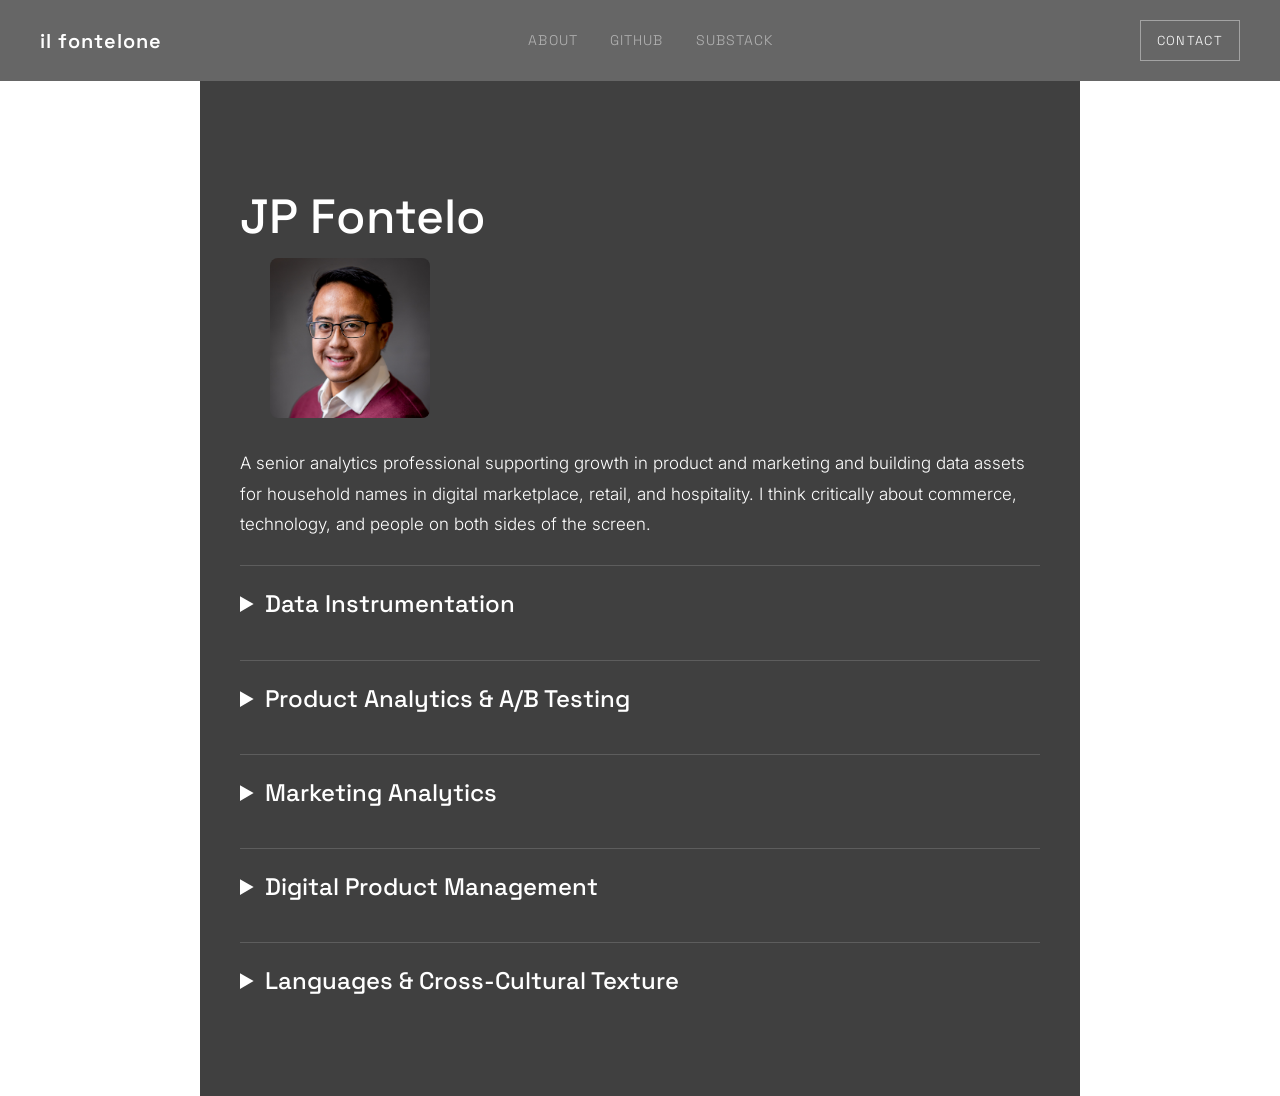
==== about.html @ 7e9eaf49 "add GA tracking" ====
<!DOCTYPE html>
<html lang="en">
 <head>
    <!-- Google tag (gtag.js) -->
    <script async src="https://www.googletagmanager.com/gtag/js?id=G-9ZQPN2C53K"></script>
    <script>
    window.dataLayer = window.dataLayer || [];
    function gtag(){dataLayer.push(arguments);}
    gtag('js', new Date());
    gtag('config', 'G-9ZQPN2C53K');
</script>
    <meta charset="UTF-8">
    <title>JP Fontelo</title>
    <link rel="stylesheet" href="style.css">
   <link rel="preconnect" href="https://fonts.googleapis.com">
    <link rel="preconnect" href="https://fonts.gstatic.com" crossorigin>
    <link href="https://fonts.googleapis.com/css2?family=Inter:ital,opsz,wght@0,14..32,100..900;1,14..32,100..900&family=Space+Grotesk:wght@300..700&display=swap" rel="stylesheet">
    <link rel="stylesheet" href="style.css">
</head>   
<body>
    <nav class="banner">
    <div class="banner-logo">il fontelone</div>
    <div class="banner-links">
        <a href="#">About</a>
        <a href="https://github.com/jfontelo" target="_blank">GitHub</a>
        <a href="https://johnpaulfontelo.substack.com" target="_blank">Substack</a>
</div>
</div>
    </div>
    <a href="mailto:jp@fontelone.com" class="banner-contact">Contact</a>
    </nav>
    <div class="container">
        <div class="header">
        <h1>JP Fontelo</h1>
        <img src="headshot.jpg" alt="JP Fontelo" class="headshot">
        </div>
        <p>A senior analytics professional supporting growth in product and marketing and building data assets for household names in digital marketplace, retail, and hospitality. I think critically about commerce, technology, and people on both sides of the screen.</p>
        <details>
            <summary>Data Instrumentation</summary>
            <p>Instrumentation is the practice of deciding what to measure and why before any data is collected. Most analytics projects fail before they start, not because of the tooling, but because nobody agreed on what to measure or why. The result is analytics teams producing reporting that lands without traction, and executives who can't connect the data to revenue.  I've designed event taxonomies and data collection systems that capture how users actually behave, not just what the highest paid person asks it to display.</p>
        </details>
        <details>
        <summary>Product Analytics & A/B Testing</summary>
        <p>Product analytics is the voice of the customer, but many executives have already made up their minds and are looking for data to confirm. The task isn't to confirm what leadership suspects, it's to surface what users are actually doing and let that change the conversation. I've built insightful dashboards, performed deep dive ad-hoc analyses, and run A/B testing programs. The hardest work always happens before the data is pulled: defining the right question, choosing the right metric, and agreeing on what the answer will mean before you see it.</p>    
        </details>
        <details>
            <summary>Marketing Analytics</summary>
            <p>Marketing analytics lives or dies on attribution. If you can't trust where your traffic comes from, you can't trust what it's worth. The foundation is unglamorous: a strict Urchin Tracking Module (UTM) taxonomy with groupings that roll up cleanly and break down consistently. Once the taxonomy is defined, the tagging and reporting become self-service. I've built that hierarchy from scratch, producing an attribution model the business trusts to guide its decisions at any scale.</p>    
        </details>
        <details>
            <summary>Digital Product Management</summary>
            <p>The line between analytics and product management blurs more than most job descriptions suggest. I recognized a gap, scoped a solution, and shipped it: a bulk link builder that generated Branch.io links at scale, enabling marketing campaigns with clean UTM tagging and reliable redirects. That instinct lives alongside the analytics work, not instead of it. </p>
        </details>
        <details>
            <summary> Languages & Cross-Cultural Texture </summary> 
            <p>Tufts for International Relations. Aix-en-Provence for a semester abroad. Vernon (Normandy), France for a full academic year teaching English. Italian from classes in New York and a Hoboken apartment with an Italian roommate. I have a unique strength to find meaning across contexts. From language to culture to data: what’s in people’s minds, what can we tell from what they leave us. </p>
            <p>"Fontelone" is a playful Italianization of my last name. Adding the suffix "-one" makes something more of itself: bigger, bolder, the best version. </p>
        </details>
    </div>
</body>
</html>
---- style.css ----
body {
    background-image: url('bg.jpg');
    background-size: cover;
    background-position: center;
    background-attachment: fixed;
    color: #ffffff;
    font-family: "Inter", sans-serif;
    font-size: 17px;
    font-weight: 300;
    margin: 0;
    padding: 0;
    line-height: 1.8;
}
h1 {
    font-family: "Space Grotesk", sans-serif;
    font-weight: 500;
    font-size: 48px;
}
summary {
    font-family: "Space Grotesk", sans-serif;
    font-weight: 500;
    font-size: 24px;
}
.container {
    max-width: 800px;
    margin: 0 auto;
    padding: 60px 40px;
    background-color: rgba(0, 0, 0, 0.75);
}
p {
    margin-bottom: 1.5em;
}

details {
    margin-bottom: 2em;
}
.header {
    display: flex;
    flex-direction: column;
    align-items: flex-start;
    gap: 16px;
    margin-bottom: 30px;
}
.headshot {
    width: 160px;
    height: 160px;
    object-fit: cover;
    object-position: center top;
    border-radius: 8px;
    margin-left: 30px;
    margin-top: -50px;
}
.banner {
    display: flex;
    justify-content: space-between;
    align-items: center;
    padding: 20px 40px;
    background-color: rgba(0, 0, 0, 0.6);
}

.banner-logo {
    font-family: "Space Grotesk", sans-serif;
    font-weight: 600;
    font-size: 20px;
    color: #ffffff;
    letter-spacing: 0.05em;
}

.banner-links {
    display: flex;
    gap: 32px;
}

.banner-links a {
    font-family: "Space Grotesk", sans-serif;
    font-size: 14px;
    color: rgba(255, 255, 255, 0.5);
    text-decoration: none;
    letter-spacing: 0.08em;
    text-transform: uppercase;
}

.banner-contact {
    font-family: "Space Grotesk", sans-serif;
    font-size: 13px;
    color: #ffffff;
    text-decoration: none;
    letter-spacing: 0.1em;
    text-transform: uppercase;
    border: 1px solid rgba(255, 255, 255, 0.4);
    padding: 8px 16px;
}
details {
    border-top: 1px solid rgba(255, 255, 255, 0.15);
    padding-top: 16px;
    margin-bottom: 2em;
}
---- style.css ----
body {
    background-image: url('bg.jpg');
    background-size: cover;
    background-position: center;
    background-attachment: fixed;
    color: #ffffff;
    font-family: "Inter", sans-serif;
    font-size: 17px;
    font-weight: 300;
    margin: 0;
    padding: 0;
    line-height: 1.8;
}
h1 {
    font-family: "Space Grotesk", sans-serif;
    font-weight: 500;
    font-size: 48px;
}
summary {
    font-family: "Space Grotesk", sans-serif;
    font-weight: 500;
    font-size: 24px;
}
.container {
    max-width: 800px;
    margin: 0 auto;
    padding: 60px 40px;
    background-color: rgba(0, 0, 0, 0.75);
}
p {
    margin-bottom: 1.5em;
}

details {
    margin-bottom: 2em;
}
.header {
    display: flex;
    flex-direction: column;
    align-items: flex-start;
    gap: 16px;
    margin-bottom: 30px;
}
.headshot {
    width: 160px;
    height: 160px;
    object-fit: cover;
    object-position: center top;
    border-radius: 8px;
    margin-left: 30px;
    margin-top: -50px;
}
.banner {
    display: flex;
    justify-content: space-between;
    align-items: center;
    padding: 20px 40px;
    background-color: rgba(0, 0, 0, 0.6);
}

.banner-logo {
    font-family: "Space Grotesk", sans-serif;
    font-weight: 600;
    font-size: 20px;
    color: #ffffff;
    letter-spacing: 0.05em;
}

.banner-links {
    display: flex;
    gap: 32px;
}

.banner-links a {
    font-family: "Space Grotesk", sans-serif;
    font-size: 14px;
    color: rgba(255, 255, 255, 0.5);
    text-decoration: none;
    letter-spacing: 0.08em;
    text-transform: uppercase;
}

.banner-contact {
    font-family: "Space Grotesk", sans-serif;
    font-size: 13px;
    color: #ffffff;
    text-decoration: none;
    letter-spacing: 0.1em;
    text-transform: uppercase;
    border: 1px solid rgba(255, 255, 255, 0.4);
    padding: 8px 16px;
}
details {
    border-top: 1px solid rgba(255, 255, 255, 0.15);
    padding-top: 16px;
    margin-bottom: 2em;
}
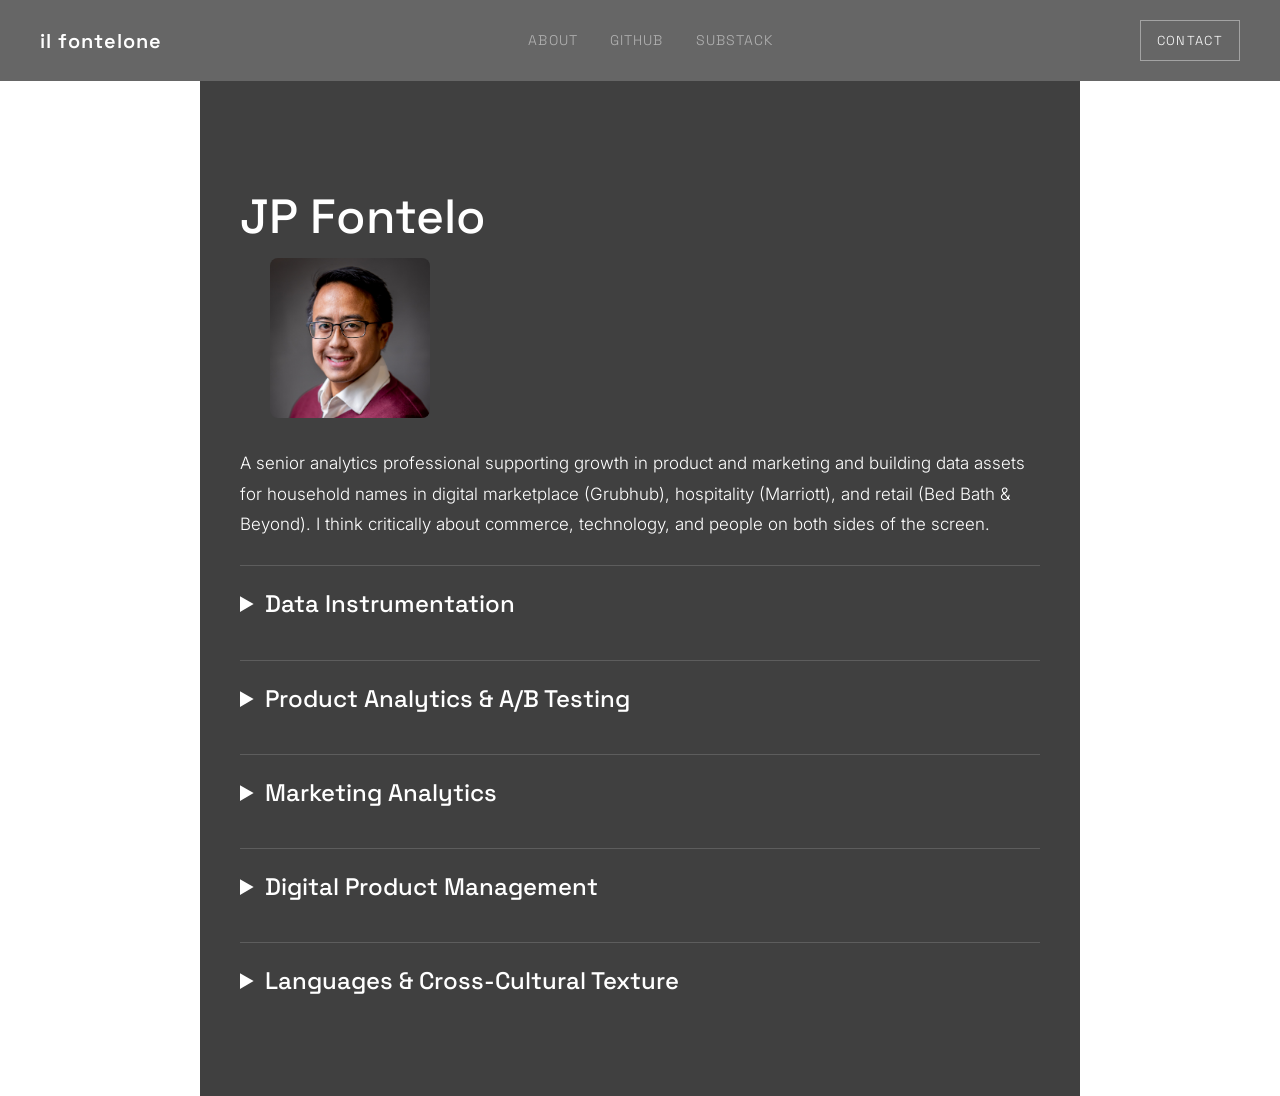
==== commit 11ce1024: "add company names to bio" ====
--- a/about.html
+++ b/about.html
@@ -34,7 +34,7 @@
         <h1>JP Fontelo</h1>
         <img src="headshot.jpg" alt="JP Fontelo" class="headshot">
         </div>
-        <p>A senior analytics professional supporting growth in product and marketing and building data assets for household names in digital marketplace, retail, and hospitality. I think critically about commerce, technology, and people on both sides of the screen.</p>
+        <p>A senior analytics professional supporting growth in product and marketing and building data assets for household names in digital marketplace (Grubhub), hospitality (Marriott), and retail (Bed Bath & Beyond). I think critically about commerce, technology, and people on both sides of the screen.</p>
         <details>
             <summary>Data Instrumentation</summary>
             <p>Instrumentation is the practice of deciding what to measure and why before any data is collected. Most analytics projects fail before they start, not because of the tooling, but because nobody agreed on what to measure or why. The result is analytics teams producing reporting that lands without traction, and executives who can't connect the data to revenue.  I've designed event taxonomies and data collection systems that capture how users actually behave, not just what the highest paid person asks it to display.</p>
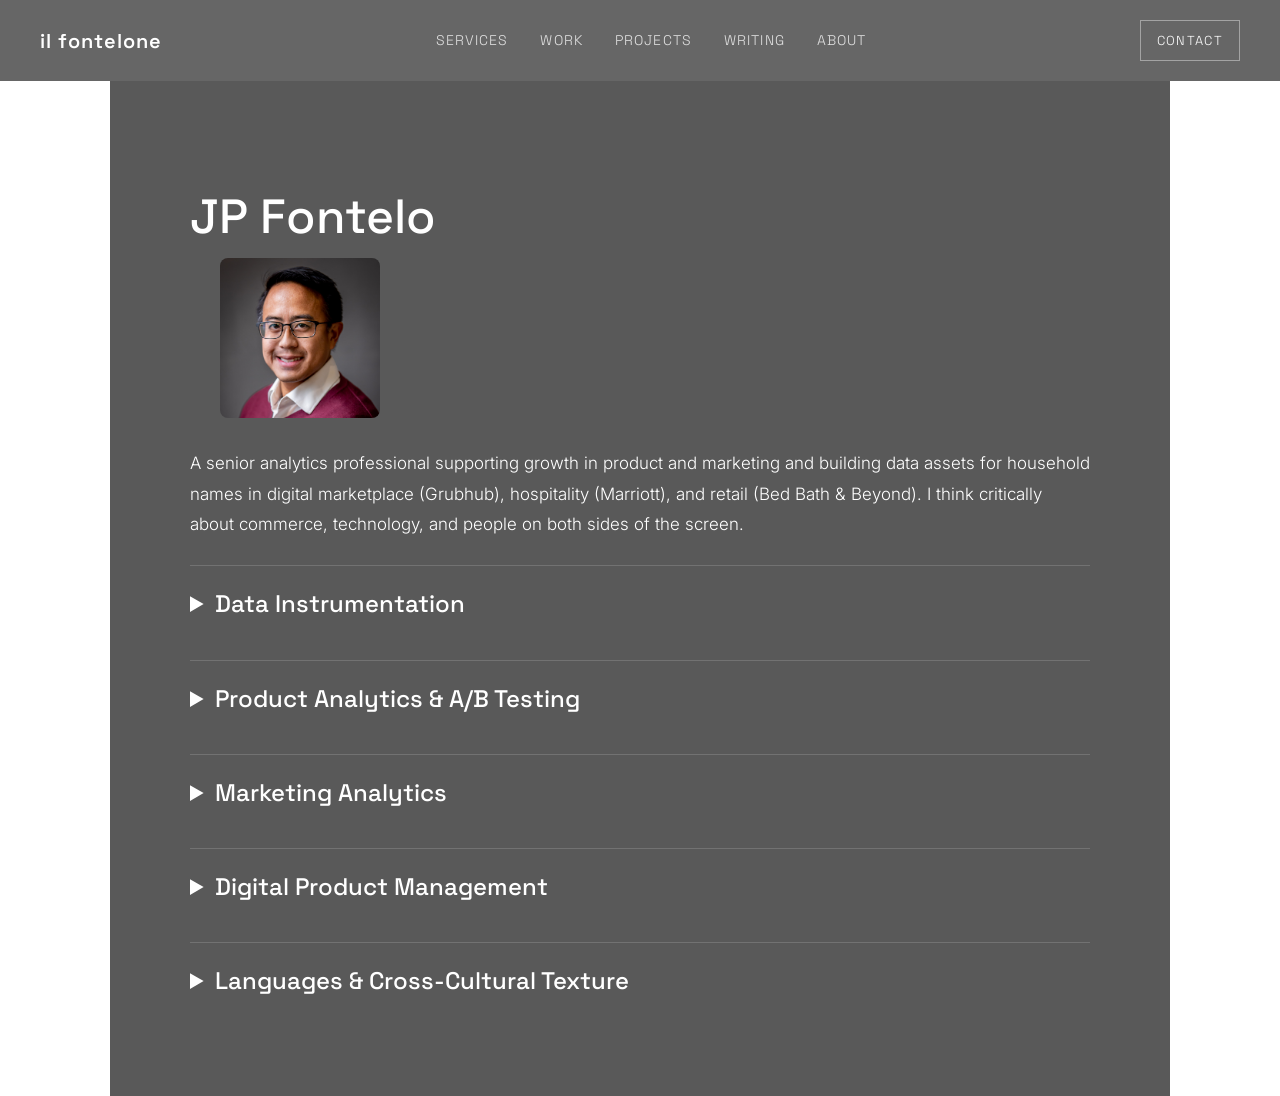
==== commit d5e9bfae: "add homepage with hero, services, work, projects, writing sections" ====
--- a/about.html
+++ b/about.html
@@ -18,17 +18,17 @@
     <link rel="stylesheet" href="style.css">
 </head>   
 <body>
-    <nav class="banner">
-    <div class="banner-logo">il fontelone</div>
+<nav class="banner banner-sticky">
+    <a href="index.html" class="banner-logo">il fontelone</a>
     <div class="banner-links">
+        <a href="index.html#services">Services</a>
+        <a href="index.html#work">Work</a>
+        <a href="index.html#projects">Projects</a>
+        <a href="index.html#writing">Writing</a>
         <a href="#">About</a>
-        <a href="https://github.com/jfontelo" target="_blank">GitHub</a>
-        <a href="https://johnpaulfontelo.substack.com" target="_blank">Substack</a>
-</div>
-</div>
     </div>
     <a href="mailto:jp@fontelone.com" class="banner-contact">Contact</a>
-    </nav>
+</nav>
     <div class="container">
         <div class="header">
         <h1>JP Fontelo</h1>
--- a/style.css
+++ b/style.css
@@ -22,10 +22,10 @@
     font-size: 24px;
 }
 .container {
-    max-width: 800px;
+    max-width: 900px;
     margin: 0 auto;
-    padding: 60px 40px;
-    background-color: rgba(0, 0, 0, 0.75);
+    padding: 60px 80px;
+    background-color: rgba(0, 0, 0, 0.65);
 }
 p {
     margin-bottom: 1.5em;
@@ -56,6 +56,7 @@
     align-items: center;
     padding: 20px 40px;
     background-color: rgba(0, 0, 0, 0.6);
+    backdrop-filter: blur(8px);
 }
 
 .banner-logo {
@@ -74,7 +75,7 @@
 .banner-links a {
     font-family: "Space Grotesk", sans-serif;
     font-size: 14px;
-    color: rgba(255, 255, 255, 0.5);
+    color: rgba(255, 255, 255, 0.8);
     text-decoration: none;
     letter-spacing: 0.08em;
     text-transform: uppercase;
@@ -94,4 +95,199 @@
     border-top: 1px solid rgba(255, 255, 255, 0.15);
     padding-top: 16px;
     margin-bottom: 2em;
+}
+.banner-sticky {
+    position: sticky;
+    top: 0;
+    z-index: 100;
+}
+
+.hero {
+    min-height: calc(100vh - 65px);
+    display: flex;
+    flex-direction: column;
+    justify-content: flex-end;
+    padding: 0 80px 80px;
+}
+
+.hero-headline {
+    font-family: "Space Grotesk", sans-serif;
+    font-weight: 700;
+    font-size: clamp(56px, 9vw, 120px);
+    line-height: 1.0;
+    letter-spacing: -0.02em;
+    margin: 0 0 24px;
+    text-transform: uppercase;
+}
+
+.hero-sub {
+    font-family: "Inter", sans-serif;
+    font-size: 16px;
+    font-weight: 300;
+    color: rgba(255, 255, 255, 0.6);
+    margin: 0 0 32px;
+}
+
+.hero-cta {
+    display: inline-block;
+    font-family: "Space Grotesk", sans-serif;
+    font-size: 13px;
+    color: #ffffff;
+    text-decoration: none;
+    letter-spacing: 0.1em;
+    text-transform: uppercase;
+    border: 1px solid rgba(255, 255, 255, 0.4);
+    padding: 12px 24px;
+    width: fit-content;
+    transition: background-color 0.2s, border-color 0.2s;
+}
+
+.hero-cta:hover {
+    background-color: rgba(255, 255, 255, 0.1);
+    border-color: rgba(255, 255, 255, 0.8);
+}
+/* ── Sections ── */
+.section {
+    padding: 50px 0;
+    scroll-margin-top: 80px;
+}
+
+.section-dark {
+    background-color: transparent;
+}
+
+.section-inner {
+    max-width: 900px;
+    margin: 0 auto;
+    padding: 60px 80px;
+    background-color: rgba(0, 0, 0, 0.65);
+}
+
+.section-title {
+    font-family: "Space Grotesk", sans-serif;
+    font-weight: 700;
+    font-size: 20px;
+    letter-spacing: 0.15em;
+    text-transform: uppercase;
+    color: rgba(255, 255, 255, 0.45);
+    margin: 0 0 20px;
+}
+
+.section-intro {
+    font-size: 18px;
+    font-weight: 300;
+    max-width: 640px;
+    margin: 0 0 48px;
+    line-height: 1.7;
+}
+
+.section-cta {
+    display: inline-block;
+    font-family: "Space Grotesk", sans-serif;
+    font-size: 13px;
+    color: #ffffff;
+    text-decoration: none;
+    letter-spacing: 0.1em;
+    text-transform: uppercase;
+    border: 1px solid rgba(255, 255, 255, 0.4);
+    padding: 12px 24px;
+    margin-top: 48px;
+    transition: background-color 0.2s, border-color 0.2s;
+}
+
+.section-cta:hover {
+    background-color: rgba(255, 255, 255, 0.1);
+    border-color: rgba(255, 255, 255, 0.8);
+}
+
+/* ── Services grid ── */
+.services-grid {
+    display: grid;
+    grid-template-columns: repeat(3, 1fr);
+    gap: 32px;
+}
+
+.service-card {
+    border-top: 1px solid rgba(255, 255, 255, 0.2);
+    padding-top: 24px;
+}
+
+.service-card h3 {
+    font-family: "Space Grotesk", sans-serif;
+    font-weight: 600;
+    font-size: 18px;
+    margin: 0 0 16px;
+}
+
+.service-card p {
+    font-size: 15px;
+    line-height: 1.7;
+    color: rgba(255, 255, 255, 0.75);
+    margin-bottom: 20px;
+}
+
+/* ── Tags ── */
+.tags {
+    display: flex;
+    flex-wrap: wrap;
+    gap: 8px;
+}
+
+.tag {
+    font-family: "Space Grotesk", sans-serif;
+    font-size: 11px;
+    letter-spacing: 0.08em;
+    text-transform: uppercase;
+    border: 1px solid rgba(255, 255, 255, 0.25);
+    padding: 4px 10px;
+    color: rgba(255, 255, 255, 0.6);
+}
+
+/* ── Stub cards ── */
+.stub-grid {
+    display: grid;
+    grid-template-columns: repeat(2, 1fr);
+    gap: 32px;
+}
+
+.stub-card {
+    border-top: 1px solid rgba(255, 255, 255, 0.2);
+    padding-top: 24px;
+}
+
+.stub-label {
+    font-family: "Space Grotesk", sans-serif;
+    font-size: 11px;
+    letter-spacing: 0.1em;
+    text-transform: uppercase;
+    color: rgba(255, 255, 255, 0.4);
+    display: block;
+    margin-bottom: 12px;
+}
+
+.stub-card h3 {
+    font-family: "Space Grotesk", sans-serif;
+    font-weight: 600;
+    font-size: 18px;
+    margin: 0 0 16px;
+}
+
+.stub-card p {
+    font-size: 15px;
+    line-height: 1.7;
+    color: rgba(255, 255, 255, 0.9);
+    margin-bottom: 20px;
+}
+a.banner-logo {
+    text-decoration: none;
+    color: #ffffff;
+}
+.stub-card h3 a {
+    color: #ffffff;
+    text-decoration: none;
+    border-bottom: 1px solid rgba(255, 255, 255, 0.3);
+}
+
+.stub-card h3 a:hover {
+    border-bottom-color: #ffffff;
 }
--- a/style.css
+++ b/style.css
@@ -22,10 +22,10 @@
     font-size: 24px;
 }
 .container {
-    max-width: 800px;
+    max-width: 900px;
     margin: 0 auto;
-    padding: 60px 40px;
-    background-color: rgba(0, 0, 0, 0.75);
+    padding: 60px 80px;
+    background-color: rgba(0, 0, 0, 0.65);
 }
 p {
     margin-bottom: 1.5em;
@@ -56,6 +56,7 @@
     align-items: center;
     padding: 20px 40px;
     background-color: rgba(0, 0, 0, 0.6);
+    backdrop-filter: blur(8px);
 }
 
 .banner-logo {
@@ -74,7 +75,7 @@
 .banner-links a {
     font-family: "Space Grotesk", sans-serif;
     font-size: 14px;
-    color: rgba(255, 255, 255, 0.5);
+    color: rgba(255, 255, 255, 0.8);
     text-decoration: none;
     letter-spacing: 0.08em;
     text-transform: uppercase;
@@ -94,4 +95,199 @@
     border-top: 1px solid rgba(255, 255, 255, 0.15);
     padding-top: 16px;
     margin-bottom: 2em;
+}
+.banner-sticky {
+    position: sticky;
+    top: 0;
+    z-index: 100;
+}
+
+.hero {
+    min-height: calc(100vh - 65px);
+    display: flex;
+    flex-direction: column;
+    justify-content: flex-end;
+    padding: 0 80px 80px;
+}
+
+.hero-headline {
+    font-family: "Space Grotesk", sans-serif;
+    font-weight: 700;
+    font-size: clamp(56px, 9vw, 120px);
+    line-height: 1.0;
+    letter-spacing: -0.02em;
+    margin: 0 0 24px;
+    text-transform: uppercase;
+}
+
+.hero-sub {
+    font-family: "Inter", sans-serif;
+    font-size: 16px;
+    font-weight: 300;
+    color: rgba(255, 255, 255, 0.6);
+    margin: 0 0 32px;
+}
+
+.hero-cta {
+    display: inline-block;
+    font-family: "Space Grotesk", sans-serif;
+    font-size: 13px;
+    color: #ffffff;
+    text-decoration: none;
+    letter-spacing: 0.1em;
+    text-transform: uppercase;
+    border: 1px solid rgba(255, 255, 255, 0.4);
+    padding: 12px 24px;
+    width: fit-content;
+    transition: background-color 0.2s, border-color 0.2s;
+}
+
+.hero-cta:hover {
+    background-color: rgba(255, 255, 255, 0.1);
+    border-color: rgba(255, 255, 255, 0.8);
+}
+/* ── Sections ── */
+.section {
+    padding: 50px 0;
+    scroll-margin-top: 80px;
+}
+
+.section-dark {
+    background-color: transparent;
+}
+
+.section-inner {
+    max-width: 900px;
+    margin: 0 auto;
+    padding: 60px 80px;
+    background-color: rgba(0, 0, 0, 0.65);
+}
+
+.section-title {
+    font-family: "Space Grotesk", sans-serif;
+    font-weight: 700;
+    font-size: 20px;
+    letter-spacing: 0.15em;
+    text-transform: uppercase;
+    color: rgba(255, 255, 255, 0.45);
+    margin: 0 0 20px;
+}
+
+.section-intro {
+    font-size: 18px;
+    font-weight: 300;
+    max-width: 640px;
+    margin: 0 0 48px;
+    line-height: 1.7;
+}
+
+.section-cta {
+    display: inline-block;
+    font-family: "Space Grotesk", sans-serif;
+    font-size: 13px;
+    color: #ffffff;
+    text-decoration: none;
+    letter-spacing: 0.1em;
+    text-transform: uppercase;
+    border: 1px solid rgba(255, 255, 255, 0.4);
+    padding: 12px 24px;
+    margin-top: 48px;
+    transition: background-color 0.2s, border-color 0.2s;
+}
+
+.section-cta:hover {
+    background-color: rgba(255, 255, 255, 0.1);
+    border-color: rgba(255, 255, 255, 0.8);
+}
+
+/* ── Services grid ── */
+.services-grid {
+    display: grid;
+    grid-template-columns: repeat(3, 1fr);
+    gap: 32px;
+}
+
+.service-card {
+    border-top: 1px solid rgba(255, 255, 255, 0.2);
+    padding-top: 24px;
+}
+
+.service-card h3 {
+    font-family: "Space Grotesk", sans-serif;
+    font-weight: 600;
+    font-size: 18px;
+    margin: 0 0 16px;
+}
+
+.service-card p {
+    font-size: 15px;
+    line-height: 1.7;
+    color: rgba(255, 255, 255, 0.75);
+    margin-bottom: 20px;
+}
+
+/* ── Tags ── */
+.tags {
+    display: flex;
+    flex-wrap: wrap;
+    gap: 8px;
+}
+
+.tag {
+    font-family: "Space Grotesk", sans-serif;
+    font-size: 11px;
+    letter-spacing: 0.08em;
+    text-transform: uppercase;
+    border: 1px solid rgba(255, 255, 255, 0.25);
+    padding: 4px 10px;
+    color: rgba(255, 255, 255, 0.6);
+}
+
+/* ── Stub cards ── */
+.stub-grid {
+    display: grid;
+    grid-template-columns: repeat(2, 1fr);
+    gap: 32px;
+}
+
+.stub-card {
+    border-top: 1px solid rgba(255, 255, 255, 0.2);
+    padding-top: 24px;
+}
+
+.stub-label {
+    font-family: "Space Grotesk", sans-serif;
+    font-size: 11px;
+    letter-spacing: 0.1em;
+    text-transform: uppercase;
+    color: rgba(255, 255, 255, 0.4);
+    display: block;
+    margin-bottom: 12px;
+}
+
+.stub-card h3 {
+    font-family: "Space Grotesk", sans-serif;
+    font-weight: 600;
+    font-size: 18px;
+    margin: 0 0 16px;
+}
+
+.stub-card p {
+    font-size: 15px;
+    line-height: 1.7;
+    color: rgba(255, 255, 255, 0.9);
+    margin-bottom: 20px;
+}
+a.banner-logo {
+    text-decoration: none;
+    color: #ffffff;
+}
+.stub-card h3 a {
+    color: #ffffff;
+    text-decoration: none;
+    border-bottom: 1px solid rgba(255, 255, 255, 0.3);
+}
+
+.stub-card h3 a:hover {
+    border-bottom-color: #ffffff;
 }
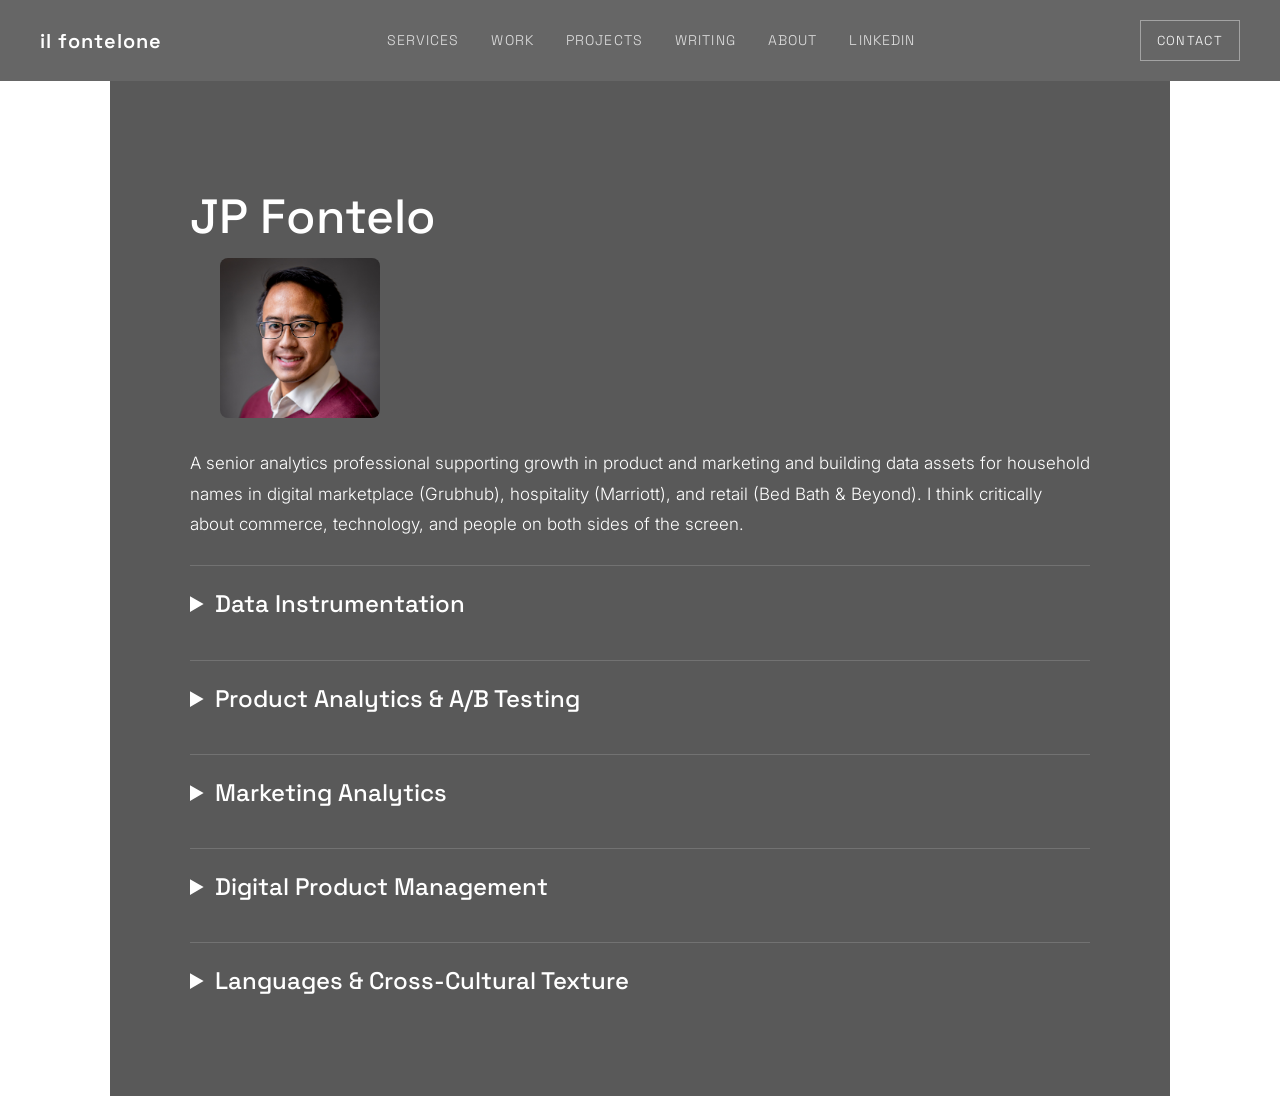
==== commit fa59b867: "Added LinkedIn links" ====
--- a/about.html
+++ b/about.html
@@ -16,6 +16,7 @@
     <link rel="preconnect" href="https://fonts.gstatic.com" crossorigin>
     <link href="https://fonts.googleapis.com/css2?family=Inter:ital,opsz,wght@0,14..32,100..900;1,14..32,100..900&family=Space+Grotesk:wght@300..700&display=swap" rel="stylesheet">
     <link rel="stylesheet" href="style.css">
+    <link rel="icon" type="image/x-icon" href="/favicon.ico">
 </head>   
 <body>
 <nav class="banner banner-sticky">
@@ -26,6 +27,7 @@
         <a href="index.html#projects">Projects</a>
         <a href="index.html#writing">Writing</a>
         <a href="#">About</a>
+        <a href="https://linkedin.com/in/john-paul-fontelo" target="_blank">LinkedIn</a>
     </div>
     <a href="mailto:jp@fontelone.com" class="banner-contact">Contact</a>
 </nav>
--- a/style.css
+++ b/style.css
@@ -290,4 +290,157 @@
 
 .stub-card h3 a:hover {
     border-bottom-color: #ffffff;
+}
+/* ── Case Study Pages ── */
+.case-label {
+    font-family: "Space Grotesk", sans-serif;
+    font-size: 11px;
+    letter-spacing: 0.15em;
+    text-transform: uppercase;
+    color: rgba(255, 255, 255, 0.45);
+    display: block;
+    margin-bottom: 20px;
+}
+.case-title {
+    font-family: "Space Grotesk", sans-serif;
+    font-weight: 700;
+    font-size: clamp(32px, 5vw, 56px);
+    line-height: 1.1;
+    letter-spacing: -0.02em;
+    margin: 0 0 24px;
+}
+.case-meta {
+    font-size: 15px;
+    color: rgba(255, 255, 255, 0.75);
+    margin: 0 0 48px;
+    font-weight: 300;
+}
+.case-meta span {
+    margin-right: 32px;
+}
+.case-section {
+    margin-bottom: 56px;
+}
+.case-section-title {
+    font-family: "Space Grotesk", sans-serif;
+    font-weight: 700;
+    font-size: 11px;
+    letter-spacing: 0.15em;
+    text-transform: uppercase;
+    color: rgba(255, 255, 255, 0.45);
+    margin: 0 0 20px;
+    padding-bottom: 12px;
+    border-bottom: 1px solid rgba(255, 255, 255, 0.12);
+}
+.case-section p {
+    font-size: 16px;
+    line-height: 1.8;
+    color: rgba(255, 255, 255, 0.85);
+    margin: 0 0 16px;
+}
+.case-section p:last-child {
+    margin-bottom: 0;
+}
+.framework-grid {
+    display: grid;
+    grid-template-columns: repeat(3, 1fr);
+    gap: 24px;
+    margin-top: 8px;
+}
+.framework-step {
+    border-top: 1px solid rgba(255, 255, 255, 0.2);
+    padding-top: 20px;
+}
+.framework-step .step-num {
+    font-family: "Space Grotesk", sans-serif;
+    font-size: 11px;
+    letter-spacing: 0.1em;
+    text-transform: uppercase;
+    color: rgba(255, 255, 255, 0.65);
+    display: block;
+    margin-bottom: 10px;
+}
+.framework-step h3 {
+    font-family: "Space Grotesk", sans-serif;
+    font-weight: 600;
+    font-size: 16px;
+    margin: 0 0 10px;
+}
+.framework-step p {
+    font-size: 14px;
+    line-height: 1.7;
+    color: rgba(255, 255, 255, 0.65);
+    margin: 0;
+}
+.findings-list {
+    list-style: none;
+    padding: 0;
+    margin: 0;
+}
+.findings-list li {
+    font-size: 16px;
+    line-height: 1.8;
+    color: rgba(255, 255, 255, 0.85);
+    padding: 16px 0 16px 20px;
+    border-bottom: 1px solid rgba(255, 255, 255, 0.08);
+    position: relative;
+}
+.findings-list li::before {
+    content: "▪";
+    position: absolute;
+    left: 0;
+    color: rgba(255, 255, 255, 0.45);
+    font-size: 20px;
+    line-height: 1.5;
+}
+.findings-list li:last-child {
+    border-bottom: none;
+}
+pre {
+    background-color: rgba(255, 255, 255, 0.05);
+    border: 1px solid rgba(255, 255, 255, 0.1);
+    padding: 24px;
+    overflow-x: auto;
+    margin: 0 0 24px;
+}
+pre:last-child {
+    margin-bottom: 0;
+}
+code {
+    font-family: "SF Mono", "Fira Code", "Consolas", monospace;
+    font-size: 13px;
+    line-height: 1.7;
+    color: rgba(255, 255, 255, 0.8);
+}
+.sql-label {
+    font-family: "Space Grotesk", sans-serif;
+    font-size: 11px;
+    letter-spacing: 0.1em;
+    text-transform: uppercase;
+    color: rgba(255, 255, 255, 0.3);
+    display: block;
+    margin-bottom: 10px;
+}
+.cta-row {
+    display: flex;
+    gap: 16px;
+    margin-top: 56px;
+    padding-top: 40px;
+    border-top: 1px solid rgba(255, 255, 255, 0.12);
+    align-items: center;
+    flex-wrap: wrap;
+}
+.back-link {
+    font-family: "Space Grotesk", sans-serif;
+    font-size: 13px;
+    color: rgba(255, 255, 255, 0.5);
+    text-decoration: none;
+    letter-spacing: 0.08em;
+    text-transform: uppercase;
+}
+.back-link:hover {
+    color: #ffffff;
+}
+.divider {
+    color: rgba(255, 255, 255, 0.2);
 }
--- a/style.css
+++ b/style.css
@@ -290,4 +290,157 @@
 
 .stub-card h3 a:hover {
     border-bottom-color: #ffffff;
+}
+/* ── Case Study Pages ── */
+.case-label {
+    font-family: "Space Grotesk", sans-serif;
+    font-size: 11px;
+    letter-spacing: 0.15em;
+    text-transform: uppercase;
+    color: rgba(255, 255, 255, 0.45);
+    display: block;
+    margin-bottom: 20px;
+}
+.case-title {
+    font-family: "Space Grotesk", sans-serif;
+    font-weight: 700;
+    font-size: clamp(32px, 5vw, 56px);
+    line-height: 1.1;
+    letter-spacing: -0.02em;
+    margin: 0 0 24px;
+}
+.case-meta {
+    font-size: 15px;
+    color: rgba(255, 255, 255, 0.75);
+    margin: 0 0 48px;
+    font-weight: 300;
+}
+.case-meta span {
+    margin-right: 32px;
+}
+.case-section {
+    margin-bottom: 56px;
+}
+.case-section-title {
+    font-family: "Space Grotesk", sans-serif;
+    font-weight: 700;
+    font-size: 11px;
+    letter-spacing: 0.15em;
+    text-transform: uppercase;
+    color: rgba(255, 255, 255, 0.45);
+    margin: 0 0 20px;
+    padding-bottom: 12px;
+    border-bottom: 1px solid rgba(255, 255, 255, 0.12);
+}
+.case-section p {
+    font-size: 16px;
+    line-height: 1.8;
+    color: rgba(255, 255, 255, 0.85);
+    margin: 0 0 16px;
+}
+.case-section p:last-child {
+    margin-bottom: 0;
+}
+.framework-grid {
+    display: grid;
+    grid-template-columns: repeat(3, 1fr);
+    gap: 24px;
+    margin-top: 8px;
+}
+.framework-step {
+    border-top: 1px solid rgba(255, 255, 255, 0.2);
+    padding-top: 20px;
+}
+.framework-step .step-num {
+    font-family: "Space Grotesk", sans-serif;
+    font-size: 11px;
+    letter-spacing: 0.1em;
+    text-transform: uppercase;
+    color: rgba(255, 255, 255, 0.65);
+    display: block;
+    margin-bottom: 10px;
+}
+.framework-step h3 {
+    font-family: "Space Grotesk", sans-serif;
+    font-weight: 600;
+    font-size: 16px;
+    margin: 0 0 10px;
+}
+.framework-step p {
+    font-size: 14px;
+    line-height: 1.7;
+    color: rgba(255, 255, 255, 0.65);
+    margin: 0;
+}
+.findings-list {
+    list-style: none;
+    padding: 0;
+    margin: 0;
+}
+.findings-list li {
+    font-size: 16px;
+    line-height: 1.8;
+    color: rgba(255, 255, 255, 0.85);
+    padding: 16px 0 16px 20px;
+    border-bottom: 1px solid rgba(255, 255, 255, 0.08);
+    position: relative;
+}
+.findings-list li::before {
+    content: "▪";
+    position: absolute;
+    left: 0;
+    color: rgba(255, 255, 255, 0.45);
+    font-size: 20px;
+    line-height: 1.5;
+}
+.findings-list li:last-child {
+    border-bottom: none;
+}
+pre {
+    background-color: rgba(255, 255, 255, 0.05);
+    border: 1px solid rgba(255, 255, 255, 0.1);
+    padding: 24px;
+    overflow-x: auto;
+    margin: 0 0 24px;
+}
+pre:last-child {
+    margin-bottom: 0;
+}
+code {
+    font-family: "SF Mono", "Fira Code", "Consolas", monospace;
+    font-size: 13px;
+    line-height: 1.7;
+    color: rgba(255, 255, 255, 0.8);
+}
+.sql-label {
+    font-family: "Space Grotesk", sans-serif;
+    font-size: 11px;
+    letter-spacing: 0.1em;
+    text-transform: uppercase;
+    color: rgba(255, 255, 255, 0.3);
+    display: block;
+    margin-bottom: 10px;
+}
+.cta-row {
+    display: flex;
+    gap: 16px;
+    margin-top: 56px;
+    padding-top: 40px;
+    border-top: 1px solid rgba(255, 255, 255, 0.12);
+    align-items: center;
+    flex-wrap: wrap;
+}
+.back-link {
+    font-family: "Space Grotesk", sans-serif;
+    font-size: 13px;
+    color: rgba(255, 255, 255, 0.5);
+    text-decoration: none;
+    letter-spacing: 0.08em;
+    text-transform: uppercase;
+}
+.back-link:hover {
+    color: #ffffff;
+}
+.divider {
+    color: rgba(255, 255, 255, 0.2);
 }
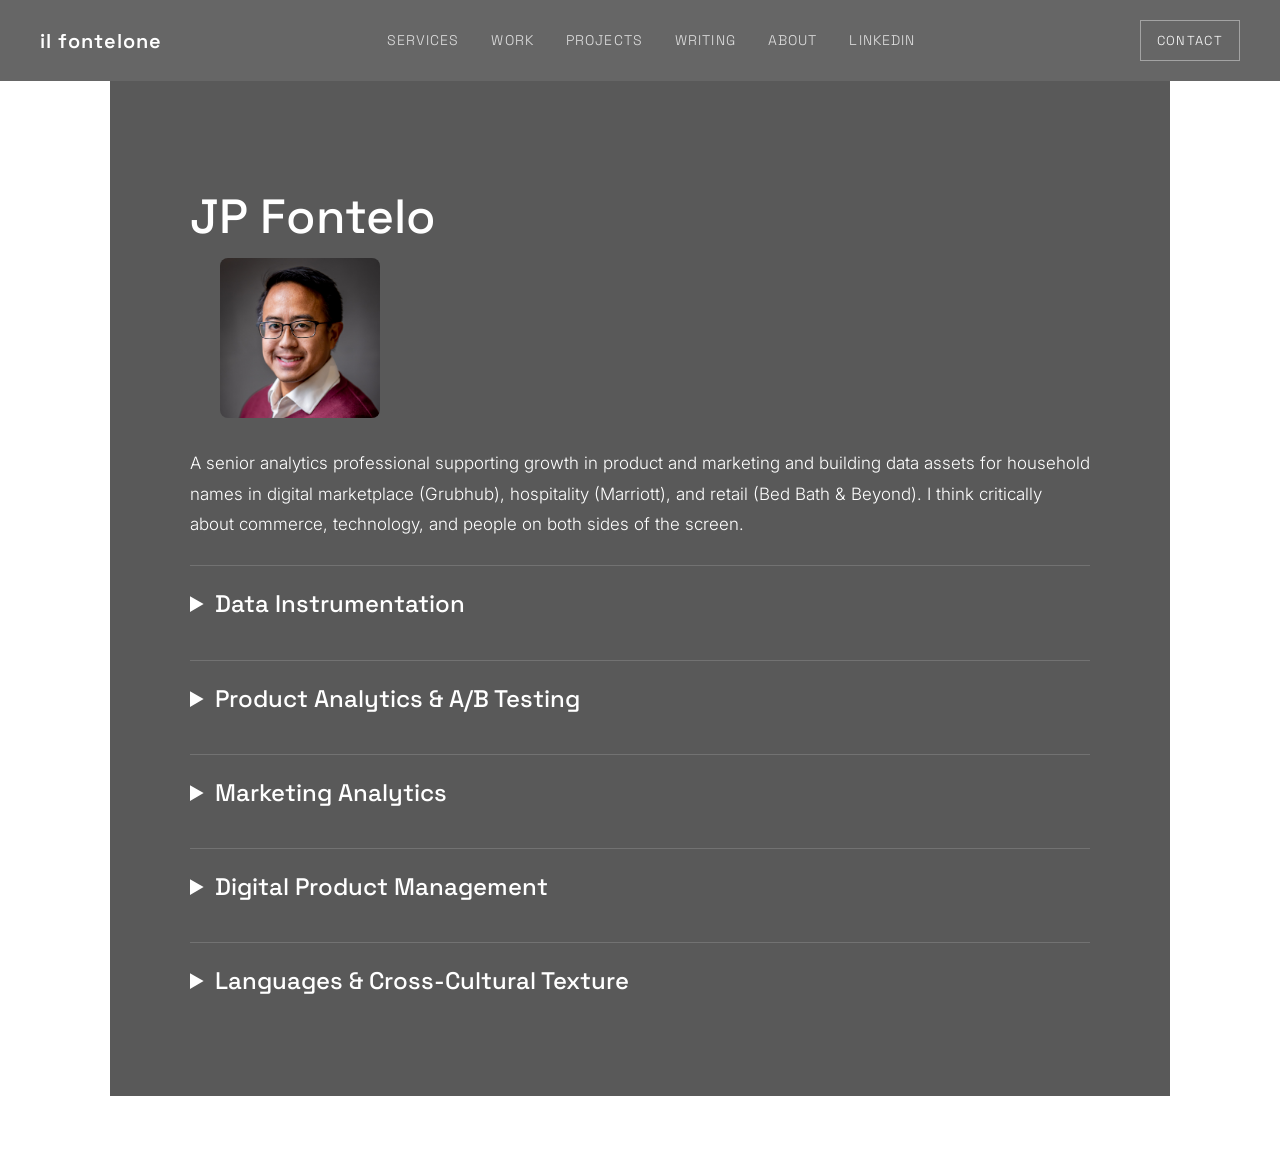
==== commit 38e1e0ee: "Added privacy policy" ====
--- a/about.html
+++ b/about.html
@@ -39,7 +39,7 @@
         <p>A senior analytics professional supporting growth in product and marketing and building data assets for household names in digital marketplace (Grubhub), hospitality (Marriott), and retail (Bed Bath & Beyond). I think critically about commerce, technology, and people on both sides of the screen.</p>
         <details>
             <summary>Data Instrumentation</summary>
-            <p>Instrumentation is the practice of deciding what to measure and why before any data is collected. Most analytics projects fail before they start, not because of the tooling, but because nobody agreed on what to measure or why. The result is analytics teams producing reporting that lands without traction, and executives who can't connect the data to revenue.  I've designed event taxonomies and data collection systems that capture how users actually behave, not just what the highest paid person asks it to display.</p>
+            <p>Instrumentation is the practice of deciding what to measure and why before any data is collected. Most analytics projects fail before they start, not because of the tooling, but because nobody agreed on what to measure or why. The result is analytics teams producing reporting that lands without traction, and executives who can't connect the data to revenue.  I've designed event taxonomies and data collection systems that capture how users actually behave, not just what the highest paid person requests.</p>
         </details>
         <details>
         <summary>Product Analytics & A/B Testing</summary>
@@ -47,7 +47,7 @@
         </details>
         <details>
             <summary>Marketing Analytics</summary>
-            <p>Marketing analytics lives or dies on attribution. If you can't trust where your traffic comes from, you can't trust what it's worth. The foundation is unglamorous: a strict Urchin Tracking Module (UTM) taxonomy with groupings that roll up cleanly and break down consistently. Once the taxonomy is defined, the tagging and reporting become self-service. I've built that hierarchy from scratch, producing an attribution model the business trusts to guide its decisions at any scale.</p>    
+            <p>Marketing analytics lives or dies on attribution. If you can't trust where your traffic comes from, you can't determine what it's worth. The foundation is unglamorous: a strict Urchin Tracking Module (UTM) taxonomy with groupings that roll up cleanly and break down consistently. Once the taxonomy is defined, the tagging and reporting become self-service. I've built that hierarchy from scratch, producing an attribution model the business trusts to guide its decisions at any scale.</p>    
         </details>
         <details>
             <summary>Digital Product Management</summary>
@@ -55,9 +55,12 @@
         </details>
         <details>
             <summary> Languages & Cross-Cultural Texture </summary> 
-            <p>Tufts for International Relations. Aix-en-Provence for a semester abroad. Vernon (Normandy), France for a full academic year teaching English. Italian from classes in New York and a Hoboken apartment with an Italian roommate. I have a unique strength to find meaning across contexts. From language to culture to data: what’s in people’s minds, what can we tell from what they leave us. </p>
-            <p>"Fontelone" is a playful Italianization of my last name. Adding the suffix "-one" makes something more of itself: bigger, bolder, the best version. </p>
+            <p>Tufts for International Relations. Aix-en-Provence for a semester abroad. Vernon (Normandy) for a full academic year teaching English. Italian from classes in New York and a Hoboken apartment with an Italian roommate. I have a unique strength to find meaning across contexts. From language to culture to data: what’s in people’s minds, what can we tell from what they leave us. </p>
+            <p><strong><em>"Fontelone"</em></strong> is a playful Italianization of my last name. Adding the suffix "-one" makes something more of itself: bigger, bolder, the best version. </p>
         </details>
     </div>
+    <footer style="text-align: center; padding: 24px 40px; font-family: 'Space Grotesk', sans-serif; font-size: 12px; color: rgba(255,255,255,0.3); letter-spacing: 0.08em;">
+    <a href="privacy.html" style="color: rgba(255,255,255,0.7); text-decoration: none; text-transform: uppercase;">Privacy Policy</a>
+</footer>
 </body>
 </html>
--- a/style.css
+++ b/style.css
@@ -327,7 +327,7 @@
     font-size: 11px;
     letter-spacing: 0.15em;
     text-transform: uppercase;
-    color: rgba(255, 255, 255, 0.45);
+    color: rgba(255, 255, 255, 0.65)
     margin: 0 0 20px;
     padding-bottom: 12px;
     border-bottom: 1px solid rgba(255, 255, 255, 0.12);
@@ -381,8 +381,7 @@
     font-size: 16px;
     line-height: 1.8;
     color: rgba(255, 255, 255, 0.85);
-    padding: 16px 0 16px 20px;
-    border-bottom: 1px solid rgba(255, 255, 255, 0.08);
+    padding: 0 0 0 20px;
     position: relative;
 }
 .findings-list li::before {
@@ -399,9 +398,9 @@
 pre {
     background-color: rgba(255, 255, 255, 0.05);
     border: 1px solid rgba(255, 255, 255, 0.1);
-    padding: 24px;
+    padding: 8px;
     overflow-x: auto;
-    margin: 0 0 24px;
+    margin: 0 0 8px;
 }
 pre:last-child {
     margin-bottom: 0;
@@ -417,7 +416,7 @@
     font-size: 11px;
     letter-spacing: 0.1em;
     text-transform: uppercase;
-    color: rgba(255, 255, 255, 0.3);
+    color: rgba(255, 255, 255, 0.6);
     display: block;
     margin-bottom: 10px;
 }
@@ -443,4 +442,24 @@
 }
 .divider {
     color: rgba(255, 255, 255, 0.2);
-}+}
+.case-section p strong {
+    font-family: "Space Grotesk", sans-serif;
+    font-size: 13px;
+    font-weight: 700;
+    letter-spacing: 0.1em;
+    text-transform: uppercase;
+    color: rgba(255, 255, 255, 1);
+}
+.case-section p strong {
+    font-family: "Space Grotesk", sans-serif;
+    font-size: 13px;
+    font-weight: 700;
+    letter-spacing: 0.1em;
+    text-transform: uppercase;
+    color: rgba(255, 255, 255, 1);
+    display: block;
+    margin-top: 32px;
+    margin-bottom: 12px;
+}
+
--- a/style.css
+++ b/style.css
@@ -327,7 +327,7 @@
     font-size: 11px;
     letter-spacing: 0.15em;
     text-transform: uppercase;
-    color: rgba(255, 255, 255, 0.45);
+    color: rgba(255, 255, 255, 0.65)
     margin: 0 0 20px;
     padding-bottom: 12px;
     border-bottom: 1px solid rgba(255, 255, 255, 0.12);
@@ -381,8 +381,7 @@
     font-size: 16px;
     line-height: 1.8;
     color: rgba(255, 255, 255, 0.85);
-    padding: 16px 0 16px 20px;
-    border-bottom: 1px solid rgba(255, 255, 255, 0.08);
+    padding: 0 0 0 20px;
     position: relative;
 }
 .findings-list li::before {
@@ -399,9 +398,9 @@
 pre {
     background-color: rgba(255, 255, 255, 0.05);
     border: 1px solid rgba(255, 255, 255, 0.1);
-    padding: 24px;
+    padding: 8px;
     overflow-x: auto;
-    margin: 0 0 24px;
+    margin: 0 0 8px;
 }
 pre:last-child {
     margin-bottom: 0;
@@ -417,7 +416,7 @@
     font-size: 11px;
     letter-spacing: 0.1em;
     text-transform: uppercase;
-    color: rgba(255, 255, 255, 0.3);
+    color: rgba(255, 255, 255, 0.6);
     display: block;
     margin-bottom: 10px;
 }
@@ -443,4 +442,24 @@
 }
 .divider {
     color: rgba(255, 255, 255, 0.2);
-}+}
+.case-section p strong {
+    font-family: "Space Grotesk", sans-serif;
+    font-size: 13px;
+    font-weight: 700;
+    letter-spacing: 0.1em;
+    text-transform: uppercase;
+    color: rgba(255, 255, 255, 1);
+}
+.case-section p strong {
+    font-family: "Space Grotesk", sans-serif;
+    font-size: 13px;
+    font-weight: 700;
+    letter-spacing: 0.1em;
+    text-transform: uppercase;
+    color: rgba(255, 255, 255, 1);
+    display: block;
+    margin-top: 32px;
+    margin-bottom: 12px;
+}
+
